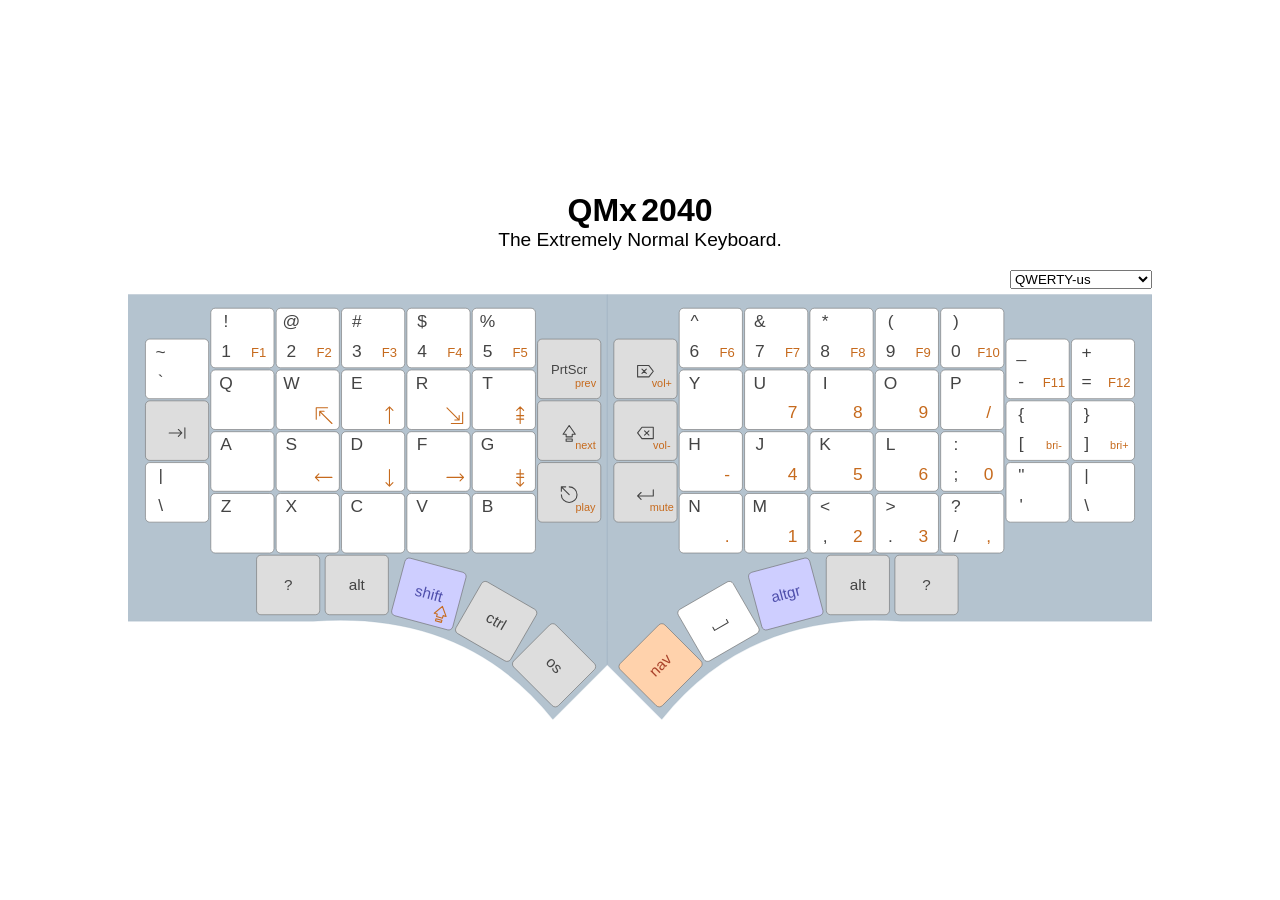
==== index.html @ 0ef9a22a "feat: web page" ====
<!DOCTYPE html>
<html>
  <head>
    <meta charset="utf-8"/>
    <title>QMx 2040</title>
    <meta name="viewport" content="width=device-width">
    <meta name="description" content="The Extremely Normal Keyboard. The natural evolution of the TypeMatrix 2020 and 2030 series.">
    <meta property="og:title"        content="QMx 2040">
    <meta property="og:type"         content="website">
    <meta property="og:url"          content="https://onedeadkey.github.io/qmx2040">
    <meta property="og:image"        content="https://onedeadkey.github.io/qmx2040/qmx2040.png">
    <meta property="og:image:type"   content="image/png">
    <meta property="og:image:width"  content="1200">
    <meta property="og:image:height" content="630">
    <meta property="og:description"  content="The Extremely Normal Keyboard. The natural evolution of the TypeMatrix 2020 and 2030 series.">
    <link type="image/svg+xml" rel="icon" href="favicon.svg" sizes="any">
    <style type="text/css">
      html {
        height: 100%;
        display: flex;
        align-items: center;
        justify-content: center;
      }
      body {
        margin: 1em auto;
        max-width: 64em;
        width: 100%;
        font-family: sans-serif;
      }
      header {
        text-align: center;
      }
      h1 {
        margin-bottom: 0;
      }
      h1 + p {
        margin-top: 0;
        font-size: 1.2em;
      }
      form {
        text-align: right;
      }
      svg {
        width: 100%;
      }
      nav {
        display: flex;
      }
      nav a {
        flex: 1;
        font-size: larger;
        color: #4493f8;
      }
    </style>
    <link type="text/css" rel="stylesheet" href="keeb.css">
    <script type="text/javascript" defer src="keeb.js"></script>
  </head>
  <body>
    <header>
      <h1>QMx 2040</h1>
      <p>The Extremely Normal Keyboard.</p>
      <form>
        <select onchange="setKeebLayout(this.value)">
          <option value="be">AZERTY-be</option>
          <option value="fr">AZERTY-fr</option>
          <option value="br">QWERTY-br</option>
          <option value="dk">QWERTY-dk</option>
          <option value="fr(lafayette)">QWERTY-fr</option>
          <option value="gr">QWERTY-gr</option>
          <option value="it">QWERTY-it</option>
          <option value="no">QWERTY-no</option>
          <option value="pt">QWERTY-pt</option>
          <option value="ru">QWERTY-ru</option>
          <option value="se">QWERTY-se</option>
          <option value="ua">QWERTY-ua</option>
          <option value="us" selected>QWERTY-us</option>
          <option value="ch">QWERTZ-ch</option>
          <option value="de">QWERTZ-de</option>
          <option disabled> - optimized layouts - </option>
          <option value="fr(bepo)">Bépo</option>
          <option value="us(colemak)">Colemak</option>
          <option value="us(dvorak)">Dvorak</option>
          <option value="fr(ergol)">Ergo‑L</option>
          <option value="us(workman)">Workman</option>
        </select>
      </form>

      <svg xmlns="http://www.w3.org/2000/svg" viewBox="45 -45 940 400">

        <g id="board">
          <path id="qmx-half" d="M-15-40 h500 v340 l-50,50 q-80-100 -220-90 H-15z"/>
          <use href="#qmx-half" transform="translate(970 0) scale(-1 1)"/>
        </g>

        <defs>
          <path class="symbol" transform="scale(0.4) translate(-24, -30)" id="glyph_backspace" d="M22,19l10,10 M22,29l10-10 M6,24l10,13h26v-26h-26z"/>
          <path class="symbol" transform="scale(0.4) translate(-24, -30)" id="glyph_delete"    d="M16,19l10,10 M16,29l10-10 M42,24l-10,13h-26v-26h26z"/>
          <path class="symbol" transform="scale(0.4) translate(-24, -30)" id="glyph_return"    d="M42,13V27H6 m8-8l-8,8l8,8"/>
          <path class="symbol" transform="scale(0.4) translate(-24, -30)" id="glyph_space"     d="M42,24V32H6V24"/>
          <path class="symbol" transform="scale(0.4) translate(-24, -30)" id="glyph_escape"    d="M24,24l-18-18 m0,10v-10h10 M24,6A18,18,0,1,1,6,24"/>
          <path class="symbol" transform="scale(0.4) translate(-24, -30)" id="glyph_up"        d="M24,42v-36 m-8,6l8-8l8,8"/>
          <path class="symbol" transform="scale(0.4) translate(-24, -30)" id="glyph_down"      d="M24,6v36 m-8,-6l8,8l8-8"/>
          <path class="symbol" transform="scale(0.4) translate(-24, -30)" id="glyph_pgup"      d="M16,32h16 M16,24h16 M24,42v-36 m-8,6l8-8l8,8"/>
          <path class="symbol" transform="scale(0.4) translate(-24, -30)" id="glyph_pgdown"    d="M16,16h16 M16,24h16 M24,6v36 m-8,-6l8,8l8-8"/>
          <path class="symbol" transform="scale(0.4) translate(-24, -30)" id="glyph_left"      d="M42,24h-36 m6-8l-8,8l8,8"/>
          <path class="symbol" transform="scale(0.4) translate(-24, -30)" id="glyph_right"     d="M6,24h36 m-6-8l8,8l-8,8"/>
          <path class="symbol" transform="scale(0.4) translate(-24, -30)" id="glyph_tab"       d="M6,24h27 m-6-8l8,8l-8,8 M42,12V36"/>
          <path class="symbol" transform="scale(0.4) translate(-24, -30)" id="glyph_btab"      d="M42,24h-27 m6-8l-8,8l8,8 M6,12V36"/>
          <path class="symbol" transform="scale(0.4) translate(-24, -30)" id="glyph_home"      d="M42,42l-28-28 m0,10v-10h10 m8-8h-26v26"/>
          <path class="symbol" transform="scale(0.4) translate(-24, -30)" id="glyph_end"       d="M6,6l28,28 m0-10v10h-10 m-8,8h26v-26"/>
          <path class="symbol" transform="scale(0.4) translate(-24, -30)" id="glyph_prev"      d="M24,6A18,18,0,1,1,24,42A18,18,0,1,1,24,6 M26,16l-8,8l8,8"/>
          <path class="symbol" transform="scale(0.4) translate(-24, -30)" id="glyph_next"      d="M24,6A18,18,0,1,1,24,42A18,18,0,1,1,24,6 M22,16l8,8l-8,8"/>
          <path class="symbol" transform="scale(0.4) translate(-24, -30)" id="glyph_shift"     d="M23,7l14,20h-7v16h-14v-16h-7l14,-20"/>
          <path class="symbol" transform="scale(0.4) translate(-24, -30)" id="glyph_caps"      d="M24,7l14,20h-7v6h-14v-6h-7l14,-20 M31,38v5h-14v-5z"/>

          <!-- easy mode (no dual keys) -->
          <g class="leftThumb" id="leftThumb-ez">
            <g class="tucked3 thumb">
              <g class="specialKey">
                <rect class="colorMod"/>
                <text class="colorMod level0">?</text>
              </g>
              <g class="tucked2 thumb">
                <g class="specialKey">
                  <rect class="colorMod"/>
                  <text class="colorMod level0">alt</text>
                </g>
                <g class="tucked1 thumb">
                  <g class="specialKey">
                    <rect class="colorSym"/>
                    <text class="level0 colorSym">shift</text>
                    <use  class="layerNav" href="#glyph_caps"/>
                  </g>
                  <g class="comfy thumb">
                    <g class="specialKey">
                      <rect class="colorMod"/>
                      <text class="colorMod level0">ctrl</text>
                    </g>
                    <g class="reachy thumb">
                      <g class="specialKey">
                        <rect class="colorMod"/>
                        <text class="colorMod level0">os</text>
                      </g>
                    </g>
                  </g>
                </g>
              </g>
            </g>
          </g>
          <g class="rightThumb" id="rightThumb-ez">
            <g class="tucked3 thumb">
              <g class="specialKey">
                <rect class="colorMod"/>
                <text class="colorMod level0">?</text>
              </g>
              <g class="tucked2 thumb">
                <g class="specialKey">
                  <rect class="colorMod"/>
                  <text class="colorMod level0">alt</text>
                </g>
                <g class="tucked1 thumb">
                  <g class="specialKey showSym">
                    <rect class="colorSym"/>
                    <text class="level0 colorSym">altgr</text>
                  </g>
                  <g class="comfy thumb">
                    <g class="specialKey">
                      <rect/>
                      <use  class="level0" href="#glyph_space"/>
                    </g>
                    <g class="reachy thumb">
                      <g class="specialKey">
                        <rect class="colorNav"/>
                        <text class="colorNav level0">nav</text>
                      </g>
                    </g>
                  </g>
                </g>
              </g>
            </g>
          </g>

          <!-- thumb-taps -->
          <g class="leftThumb" id="leftThumb-tt">
            <g class="tucked3 thumb">
              <g class="specialKey">
                <rect class="colorMod"/>
                <text class="colorMod level0">?</text>
              </g>
              <g class="tucked2 thumb">
                <g class="specialKey">
                  <rect class="colorMod"/>
                  <text class="colorMod level0">?</text>
                </g>
                <g class="tucked1 thumb">
                  <g class="specialKey">
                    <rect/>
                    <rect class="colorSym sticky"/>
                    <text class="colorSym sticky pc">shift</text>
                    <use  class="layerNav" href="#glyph_caps"/>
                  </g>
                  <g class="comfy thumb">
                    <g class="key">
                      <rect/>
                      <rect class="holdTap colorMod"/>
                      <text class="level1  colorMod pc">ctrl</text>
                      <use  class="level2"   href="#glyph_backspace"/>
                      <use  class="layerNav" href="#glyph_delete"/>
                    </g>
                    <g class="reachy thumb">
                      <g class="key">
                        <rect/>
                        <rect class="holdTap colorMod"/>
                        <text class="level1  colorMod pc">os</text>
                        <use  class="level2"   href="#glyph_tab"/>
                        <use  class="layerNav" href="#glyph_btab"/>
                      </g>
                    </g>
                  </g>
                </g>
              </g>
            </g>
          </g>
          <g class="rightThumb" id="rightThumb-tt">
            <g class="tucked3 thumb">
              <g class="specialKey">
                <rect class="colorMod"/>
                <text class="colorMod level0">?</text>
              </g>
              <g class="tucked2 thumb">
                <g class="specialKey">
                  <rect class="colorMod"/>
                  <text class="colorMod level0">?</text>
                </g>
                <g class="tucked1 thumb">
                  <g class="specialKey showSym">
                    <rect/>
                    <rect class="colorSym sticky"/>
                    <text class="colorSym sticky pc">altgr</text>
                  </g>
                  <g class="comfy thumb">
                    <g class="key">
                      <rect/>
                      <rect class="holdTap borderNav tap-pref"/>
                      <text class="level1  borderNav pc">nav</text>
                      <use  class="level2" href="#glyph_space"/>
                    </g>
                    <g class="reachy thumb">
                      <g class="key">
                        <rect/>
                        <rect class="holdTap colorMod"/>
                        <text class="level1  colorMod pc">alt</text>
                        <use  class="level2"   href="#glyph_return"/>
                        <use  class="layerNav" href="#glyph_escape"/>
                      </g>
                    </g>
                  </g>
                </g>
              </g>
            </g>
          </g>

          <!-- homerow-mods -->
          <g class="leftThumb" id="leftThumb-hrm">
            <g class="tucked3 thumb">
              <g class="specialKey">
                <rect class="colorMod"/>
                <text class="colorMod level0">?</text>
              </g>
              <g class="tucked2 thumb">
                <g class="specialKey">
                  <rect class="colorMod"/>
                  <text class="colorMod level0">?</text>
                </g>
                <g class="tucked1 thumb">
                  <g class="specialKey">
                    <rect/>
                    <rect class="colorSym sticky"/>
                    <text class="colorSym sticky pc">shift</text>
                    <use  class="layerNav" href="#glyph_caps"/>
                  </g>
                  <g class="comfy thumb">
                    <g class="key">
                      <rect/>
                      <rect class="holdTap colorNav"/>
                      <text class="level1  colorNav pc">nav</text>
                      <use  class="level2"   href="#glyph_backspace"/>
                      <use  class="layerNav" href="#glyph_delete"/>
                    </g>
                    <g class="reachy thumb">
                      <g class="key">
                        <rect/>
                        <use  class="level2"   href="#glyph_tab"/>
                        <use  class="layerNav" href="#glyph_btab"/>
                      </g>
                    </g>
                  </g>
                </g>
              </g>
            </g>
          </g>
          <g class="rightThumb" id="rightThumb-hrm">
            <g class="tucked3 thumb">
              <g class="specialKey">
                <rect class="colorMod"/>
                <text class="colorMod level0">?</text>
              </g>
              <g class="tucked2 thumb">
                <g class="specialKey">
                  <rect class="colorMod"/>
                  <text class="colorMod level0">?</text>
                </g>
                <g class="tucked1 thumb">
                  <g class="specialKey showSym">
                    <rect/>
                    <rect class="colorSym sticky"/>
                    <text class="colorSym sticky pc">altgr</text>
                  </g>
                  <g class="comfy thumb">
                    <g class="key">
                      <rect/>
                      <rect class="holdTap borderNav tap-pref"/>
                      <text class="level1  borderNav pc">nav</text>
                      <use  class="level2" href="#glyph_space"/>
                    </g>
                    <g class="reachy thumb">
                      <g class="key">
                        <rect/>
                        <use  class="level2"   href="#glyph_return"/>
                        <use  class="layerNav" href="#glyph_escape"/>
                      </g>
                    </g>
                  </g>
                </g>
              </g>
            </g>
          </g>
        </defs>

        <g id="left">
          <g class="outer matrix">
            <g class="col">
              <g id="Backquote" class="key num">
                <rect/>
                <text class="level1"/>
                <text class="level2"/>
              </g>
              <g class="specialKey top">
                <rect class="colorSpc"/>
                <use class="level0" href="#glyph_tab"/>
              </g>
              <g id="IntlBackslash" class="key home">
                <rect/>
                <text class="level1"/>
                <text class="level2"/>
              </g>
            </g>

            <g class="pinky matrix">
              <g class="col">
                <g id="Digit1" class="key num">
                  <rect/>
                  <text class="level1"/>
                  <text class="level2"/>
                  <text class="layerNav pc">F1</text>
                </g>
                <g id="KeyQ" class="key top">
                  <rect/>
                  <text class="level1"/>
                  <text class="level2"/>
                  <text class="layerNav"></text>
                </g>
                <g id="KeyA" class="key home">
                  <rect/>
                  <text class="level1"/>
                  <text class="level2"/>
                  <text class="layerNav shortcut"></text>
                </g>
                <g id="KeyZ" class="key bottom">
                  <rect/>
                  <text class="level1"/>
                  <text class="level2"/>
                  <text class="layerNav shortcut"></text>
                </g>
              </g>

              <g class="ring matrix">
                <g class="col">
                  <g id="Digit2" class="key num">
                    <rect/>
                    <text class="level1"/>
                    <text class="level2"/>
                    <text class="layerNav pc">F2</text>
                  </g>
                  <g id="KeyW" class="key top">
                    <rect/>
                    <text class="level1"/>
                    <text class="level2"/>
                    <use  class="layerNav" href="#glyph_home"/>
                  </g>
                  <g id="KeyS" class="key home dual">
                    <rect/>
                    <rect class="holdTap borderMod tap-pref"/>
                    <text class="level1  borderMod mac">⌥</text>
                    <text class="level1  borderMod pc">os</text>
                    <text class="level1"/>
                    <text class="level2"/>
                    <use  class="layerNav" href="#glyph_left"/>
                  </g>
                  <g id="KeyX" class="key bottom">
                    <rect/>
                    <text class="level1"/>
                    <text class="level2"/>
                    <text class="layerNav shortcut"></text>
                  </g>
                </g>

                <g class="middle matrix">
                  <g class="col">
                    <g id="Digit3" class="key num">
                      <rect/>
                      <text class="level1"/>
                      <text class="level2"/>
                      <text class="layerNav pc">F3</text>
                    </g>
                    <g id="KeyE" class="key top">
                      <rect/>
                      <text class="level1"/>
                      <text class="level2"/>
                      <use  class="layerNav" href="#glyph_up"/>
                    </g>
                    <g id="KeyD" class="key home dual">
                      <rect/>
                      <rect class="holdTap borderMod tap-pref"/>
                      <text class="level1  borderMod mac">⌘</text>
                      <text class="level1  borderMod pc">ctrl</text>
                      <text class="level1"/>
                      <text class="level2"/>
                      <use  class="layerNav" href="#glyph_down"/>
                    </g>
                    <g id="KeyC" class="key bottom">
                      <rect/>
                      <text class="level1"/>
                      <text class="level2"/>
                      <text class="layerNav shortcut"></text>
                    </g>
                  </g>

                  <g class="index matrix">
                    <g class="col">
                      <g id="Digit4" class="key num">
                        <rect/>
                        <text class="level1"/>
                        <text class="level2"/>
                        <text class="layerNav pc">F4</text>
                      </g>
                      <g id="KeyR" class="key top">
                        <rect/>
                        <text class="level1"/>
                        <text class="level2"/>
                        <use  class="layerNav" href="#glyph_end"/>
                      </g>
                      <g id="KeyF" class="key home dual">
                        <rect/>
                        <rect class="holdTap borderMod tap-pref"/>
                        <text class="level1  borderMod mac">⌃</text>
                        <text class="level1  borderMod pc">alt</text>
                        <text class="level1"/>
                        <text class="level2"/>
                        <use  class="layerNav" href="#glyph_right"/>
                      </g>
                      <g id="KeyV" class="key bottom">
                        <rect/>
                        <text class="level1"/>
                        <text class="level2"/>
                        <text class="layerNav shortcut"></text>
                      </g>
                    </g>

                    <use class="thumbCluster"/>

                    <g class="inner matrix">
                      <g class="col">
                        <g id="Digit5" class="key num">
                          <rect/>
                          <text class="level1"/>
                          <text class="level2"/>
                          <text class="layerNav pc">F5</text>
                        </g>
                        <g id="KeyT" class="key top">
                          <rect/>
                          <text class="level1"/>
                          <text class="level2"/>
                          <use  class="layerNav" href="#glyph_pgup"/>
                        </g>
                        <g id="KeyG" class="key home">
                          <rect/>
                          <text class="level1"/>
                          <text class="level2"/>
                          <use  class="layerNav" href="#glyph_pgdown"/>
                        </g>
                        <g id="KeyB" class="key bottom">
                          <rect/>
                          <text class="level1"/>
                          <text class="level2"/>
                          <text class="layerNav shortcut"></text>
                        </g>
                      </g>

                      <g class="tmx matrix">
                        <g class="col">
                          <g class="specialKey top">
                            <rect class="colorSpc"/>
                            <text class="level0 pc">PrtScr</text>
                            <text class="layerNav shortcut">prev</text>
                          </g>
                          <g class="specialKey home">
                            <rect class="colorSpc"/>
                            <use class="level0" href="#glyph_caps"/>
                            <text class="layerNav shortcut">next</text>
                          </g>
                          <g class="specialKey bottom">
                            <rect class="colorSpc"/>
                            <use class="level0" href="#glyph_escape"/>
                            <text class="layerNav shortcut">play</text>
                          </g>
                        </g>
                      </g>
                    </g>
                  </g>
                </g>
              </g>
            </g>
          </g>
        </g>

        <g id="right">
          <g class="extra matrix">
            <g class="col">
              <g id="Equal" class="key num">
                <rect/>
                <text class="level1"/>
                <text class="level2"/>
                <text class="layerNav pc">F12</text>
              </g>
              <g id="BracketRight" class="key top">
                <rect/>
                <text class="level1"/>
                <text class="level2"/>
                <text class="layerNav shortcut">bri+</text>
              </g>
              <g id="Backslash" class="key home">
                <rect/>
                <text class="level1"/>
                <text class="level2"/>
              </g>

              <g class="outer matrix">
                <g class="col">
                  <g id="Minus" class="key num">
                    <rect/>
                    <text class="level1"/>
                    <text class="level2"/>
                    <text class="layerNav pc">F11</text>
                  </g>
                  <g id="BracketLeft" class="key top">
                    <rect/>
                    <text class="level1"/>
                    <text class="level2"/>
                    <text class="layerNav shortcut">bri-</text>
                  </g>
                  <g id="Quote" class="key home">
                    <rect/>
                    <text class="level1"/>
                    <text class="level2"/>
                  </g>
                </g>

                <g class="pinky matrix">
                  <g class="col">
                    <g id="Digit0" class="key num">
                      <rect/>
                      <text class="level1"/>
                      <text class="level2"/>
                      <text class="layerNav pc">F10</text>
                    </g>
                    <g id="KeyP" class="key top">
                      <rect/>
                      <text class="level1"/>
                      <text class="level2"/>
                      <text class="layerNav">/</text>
                    </g>
                    <g id="Semicolon" class="key home">
                      <rect/>
                      <text class="level1"/>
                      <text class="level2"/>
                      <text class="layerNav">0</text>
                    </g>
                    <g id="Slash" class="key bottom">
                      <rect/>
                      <text class="level1"/>
                      <text class="level2"/>
                      <text class="layerNav">,</text>
                    </g>
                  </g>

                  <g class="ring matrix">
                    <g class="col">
                      <g id="Digit9" class="key num">
                        <rect/>
                        <text class="level1"/>
                        <text class="level2"/>
                        <text class="layerNav pc">F9</text>
                      </g>
                      <g id="KeyO" class="key top">
                        <rect/>
                        <text class="level1"/>
                        <text class="level2"/>
                        <text class="layerNav">9</text>
                      </g>
                      <g id="KeyL" class="key home dual">
                        <rect/>
                        <rect class="holdTap borderMod tap-pref"/>
                        <text class="level1  borderMod mac">⌥</text>
                        <text class="level1  borderMod pc">os</text>
                        <text class="level2"/>
                        <text class="layerNav">6</text>
                      </g>
                      <g id="Period" class="key bottom">
                        <rect/>
                        <text class="level1"/>
                        <text class="level2"/>
                        <text class="layerNav">3</text>
                      </g>
                    </g>

                    <g class="middle matrix">
                      <g class="col">
                        <g id="Digit8" class="key num">
                          <rect/>
                          <text class="level1"/>
                          <text class="level2"/>
                          <text class="layerNav pc">F8</text>
                        </g>
                        <g id="KeyI" class="key top">
                          <rect/>
                          <text class="level1"/>
                          <text class="level2"/>
                          <text class="layerNav">8</text>
                        </g>
                        <g id="KeyK" class="key home dual">
                          <rect/>
                          <rect class="holdTap borderMod tap-pref"/>
                          <text class="level1  borderMod mac">⌘</text>
                          <text class="level1  borderMod pc">ctrl</text>
                          <text class="level1"/>
                          <text class="level2"/>
                          <text class="layerNav">5</text>
                        </g>
                        <g id="Comma" class="key bottom">
                          <rect/>
                          <text class="level1"/>
                          <text class="level2"/>
                          <text class="layerNav">2</text>
                        </g>
                      </g>

                      <g class="index matrix">
                        <g class="col">
                          <g id="Digit7" class="key num">
                            <rect/>
                            <text class="level1"/>
                            <text class="level2"/>
                            <text class="layerNav pc">F7</text>
                          </g>
                          <g id="KeyU" class="key top">
                            <rect/>
                            <text class="level1"/>
                            <text class="level2"/>
                            <text class="layerNav">7</text>
                          </g>
                          <g id="KeyJ" class="key home dual">
                            <rect/>
                            <rect class="holdTap borderMod tap-pref"/>
                            <text class="level1  borderMod mac">⌃</text>
                            <text class="level1  borderMod pc">alt</text>
                            <text class="level1"/>
                            <text class="level2"/>
                            <text class="layerNav">4</text>
                          </g>
                          <g id="KeyM" class="key bottom">
                            <rect/>
                            <text class="level1"/>
                            <text class="level2"/>
                            <text class="layerNav">1</text>
                          </g>
                        </g>

                        <use class="thumbCluster"/>

                        <g class="inner matrix">
                          <g class="col">
                            <g id="Digit6" class="key num">
                              <rect/>
                              <text class="level1"/>
                              <text class="level2"/>
                              <text class="layerNav pc">F6</text>
                            </g>
                            <g id="KeyY" class="key top">
                              <rect/>
                              <text class="level1"/>
                              <text class="level2"/>
                            </g>
                            <g id="KeyH" class="key home">
                              <rect/>
                              <text class="level1"/>
                              <text class="level2"/>
                              <text class="layerNav">-</text>
                            </g>
                            <g id="KeyN" class="key bottom">
                              <rect/>
                              <text class="level1"/>
                              <text class="level2"/>
                              <text class="layerNav">.</text>
                            </g>
                          </g>

                          <g class="tmx matrix">
                            <g class="col">
                              <g class="specialKey top">
                                <rect class="colorSpc"/>
                                <use class="level0" href="#glyph_delete"/>
                                <text class="layerNav shortcut">vol+</text>
                              </g>
                              <g class="specialKey home">
                                <rect class="colorSpc"/>
                                <use class="level0" href="#glyph_backspace"/>
                                <text class="layerNav shortcut">vol-</text>
                              </g>
                              <g class="specialKey bottom">
                                <rect class="colorSpc"/>
                                <use class="level0" href="#glyph_return"/>
                                <text class="layerNav shortcut">mute</text>
                              </g>
                            </g>
                          </g>
                        </g>
                      </g>
                    </g>
                  </g>
                </g>
              </g>
            </g>
          </g>
        </g>

      </svg>
    </header>

  </body>
</html>
---- keeb.css ----
/* color theme */
:root {
  color-scheme: light dark;
}
rect {
  fill: #fff;
  stroke: #999;
}
text {
  fill: #444;
  font: normal 11px sans-serif;
  text-align: center;
  text-anchor: middle;
}
.dualKey {
  fill: #ddd;
}
#board use,
#board path {
  fill:   #7889a2;
  stroke: #7889a280;
  fill:   #78a289;
  stroke: #78a28980;
  fill:   rgba(130, 156, 175, 0.60);
  stroke: rgba(130, 156, 175, 0.20);
  stroke-width: 1.0px;
  stroke-linecap: round;
  stroke-linejoin: round;
}
@media (prefers-color-scheme: dark) {
  /* TODO */
}

.col1 rect,
.col2 rect,
.col3 rect,
.col4 rect,
.col5 rect,
.col6 rect {
  stroke-width: 0.6px !important;
}


/*****************************************************************************
 * Keyboard Geometry
******************************************************************************/

/* XXX magic numbers */
#left  .matrix { transform-origin: -8px 56px; }
#right .matrix { transform-origin: 67px 56px; }
.leftThumb  .thumb { transform-origin: -14px -62px; }
.rightThumb .thumb { transform-origin:  74px -62px; }

#left  .matrix { transform-origin:  0px   56px; }
#left  .thumb  { transform-origin: -14px -62px; }
#right .matrix { transform-origin:  70px  56px; }
#right .thumb  { transform-origin:  74px -62px; }

/* keyboard geometry (XXX magic numbers) */
#right { transform: translate(970px, 0px); }

/* XXX dirty WebKit fixes */
@supports (-webkit-hyphens: none) {
  .none  #right,
  .ortho #right  { transform: translate(772px, 0px); }
}

.board {
  fill:   rgba(130, 156, 175, 0.40);
  stroke: rgba(130, 156, 175, 0.10);
  stroke-width: 1px;
  stroke-linecap: round;
  stroke-linejoin: round;
  display: none;
}
.keycaps {
  stroke: navy;
  stroke-width: 0.5px;
  stroke-dasharray: 1 2;
  display: none !important;
}
.tap-pref {
  stroke-width: 1.2px;
}
text.sticky {
  transform: rotate(-90deg);
}


/*****************************************************************************
 * Labels: text, symbols
******************************************************************************/

text {
  font: normal 16px sans-serif;
  text-align: center;
  text-anchor: middle;
}
.specialKey text {
  font-size: 14px;
}
text.pc {
  font-size: 12px;
}
text.shortcut {
  font-size: 10px;
}

/* symbols */
use.level0,
use.level2,
use.layerSym,
use.layerNav,
use.layerVim {
  stroke-width: 2.5px;
  stroke-linecap: round;
  stroke-linejoin: round;
  fill: none;
}

.tt .holdTap, .tt .borderMod,
.ez .holdTap, .ez .borderMod { display: none; }


/*****************************************************************************
 * Color Theme
******************************************************************************/

:root {
  color-scheme: light dark;
  --board: rgba(130, 156, 175, 0.40);

  --key-bg: #fff;
  --key-fg: #666;
  --key-label: #444;
  --key-special: #ddd;

  /* Symbol layer */
  --layer-sym-fg: #4646ff;
  --shift-sym-fg: #4f4fac;
  --shift-sym-bg: #ceceff;

  /* Navigation layer */
  --layer-nav-fg: rgb(198, 106, 29);
  --shift-nav-fg: #aa422b;
  --shift-nav-bg: #ffd2ac;
}

@media (prefers-color-scheme: dark) { :root {
  --key-bg: #333;
  --key-fg: #333;
  --key-label: #aaa;
  --key-special: #555;

  /* Symbol layer */
  --layer-sym-fg: #99f;
  --shift-sym-fg: #11a;
  --shift-sym-bg: #66b;

  /* Navigation layer */
  --layer-nav-fg: #e94;
  --shift-nav-fg: #832;
  --shift-nav-bg: #a75;
}}

rect {
  fill:   var(--key-bg);
  stroke: var(--key-fg);
  stroke-width: .5px;
  /* opacity: 0.7; */
}

rect.specialKey,
rect.colorSpc,
.col6 rect { fill: var(--key-special); }
text       { fill: var(--key-label); }
use.level0,
use.level2 { stroke: var(--key-label); }

/* Modifier keys */
rect.borderMod,
use.layerMod { stroke: var(--key-label); }
text.colorMod  { fill: var(--key-label); }
rect.colorMod  { fill: var(--key-special); }

/* Symbol layer */
rect.borderSym,
use.layerSym { stroke: var(--layer-sym-fg); }
text.borderSym,
text.layerSym  { fill: var(--layer-sym-fg); }
text.colorSym  { fill: var(--shift-sym-fg); }
rect.colorSym  { fill: var(--shift-sym-bg); }

/* Navigation layers (NavNum, VimNav) */
rect.borderNav,
use.layerNav { stroke: var(--layer-nav-fg); }
text.borderNav,
text.layerNav  { fill: var(--layer-nav-fg); }
text.colorNav  { fill: var(--shift-nav-fg); }
rect.colorNav  { fill: var(--shift-nav-bg); }

@media (prefers-color-scheme: dark) {
  .specialKey text.layerSym  { fill: #00f; }
  .specialKey use.layerSym { stroke: #00f; }
}
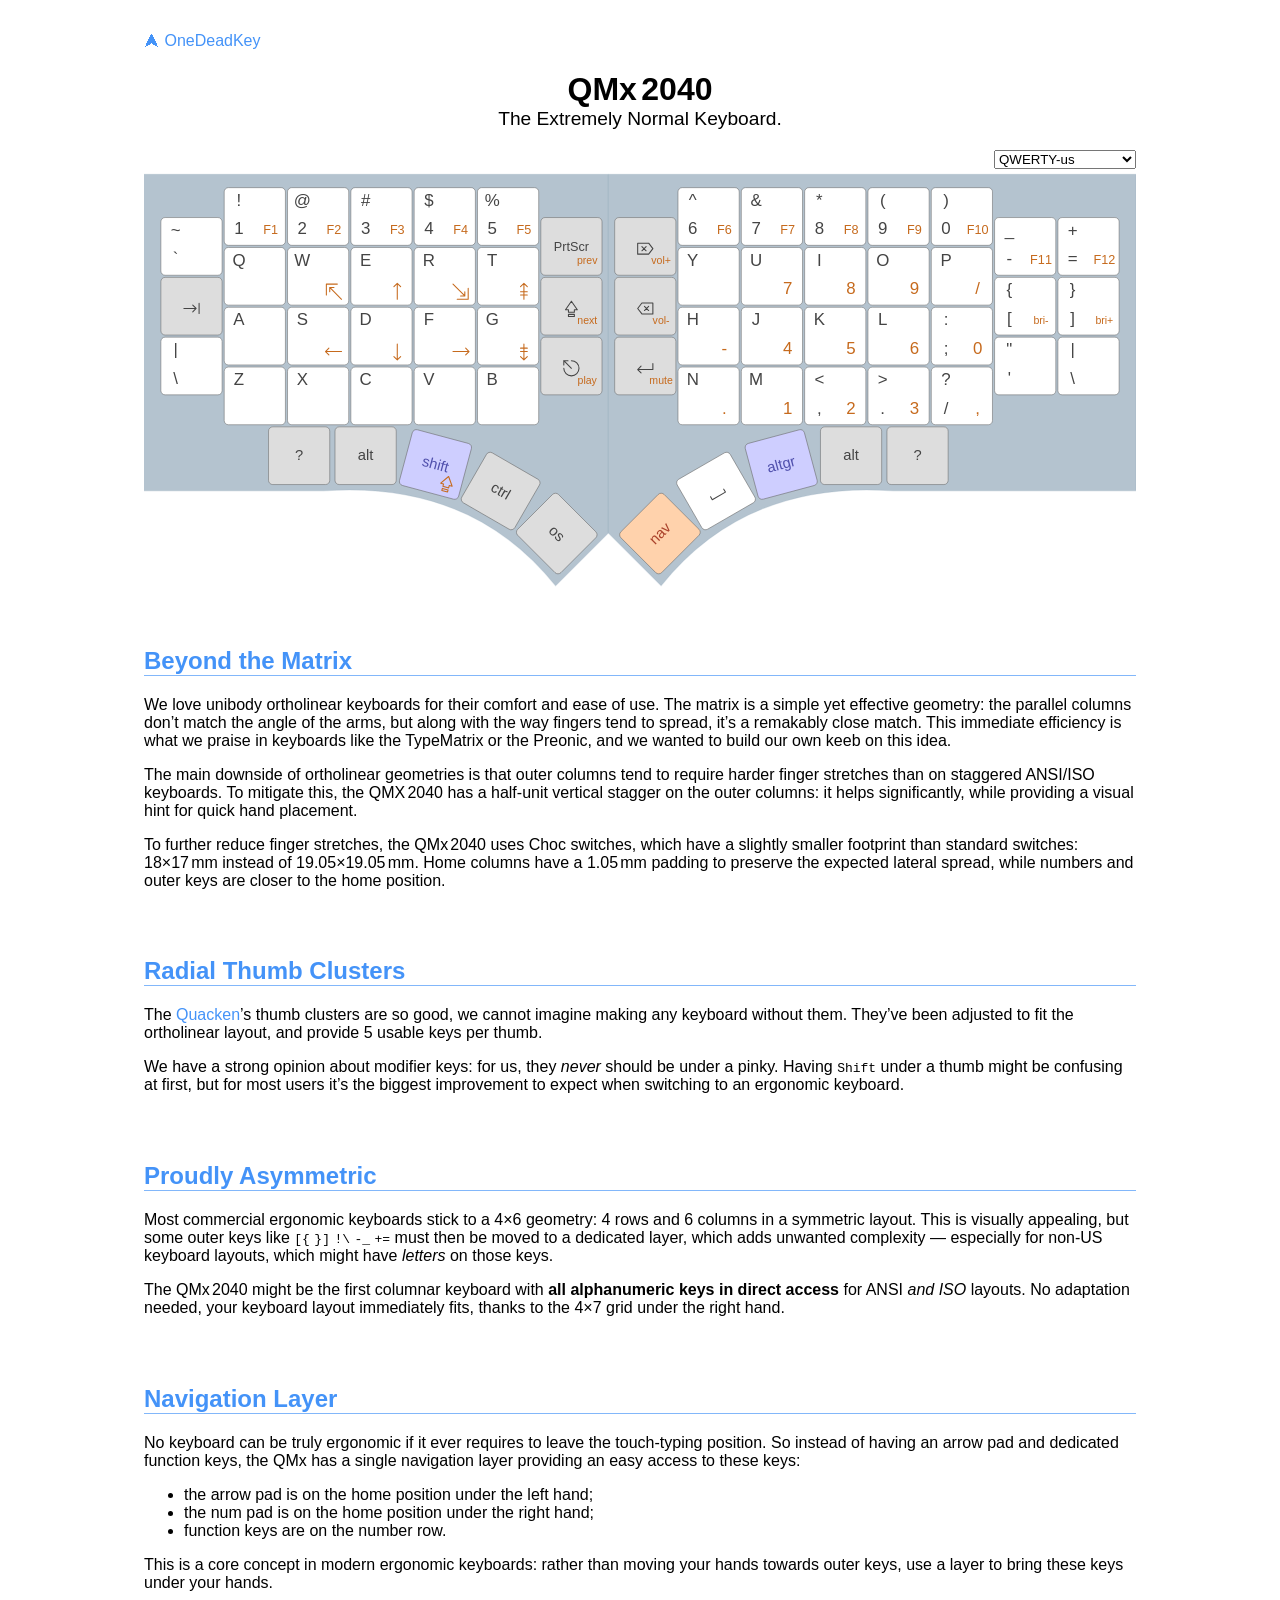
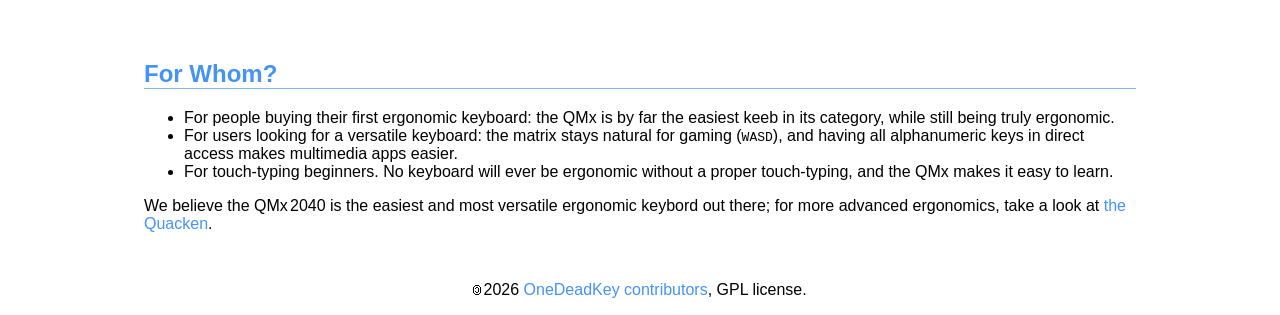
==== commit 1c9d3bd7: "feat: text content" ====
--- a/index.html
+++ b/index.html
@@ -14,49 +14,14 @@
     <meta property="og:image:height" content="630">
     <meta property="og:description"  content="The Extremely Normal Keyboard. The natural evolution of the TypeMatrix 2020 and 2030 series.">
     <link type="image/svg+xml" rel="icon" href="favicon.svg" sizes="any">
-    <style type="text/css">
-      html {
-        height: 100%;
-        display: flex;
-        align-items: center;
-        justify-content: center;
-      }
-      body {
-        margin: 1em auto;
-        max-width: 64em;
-        width: 100%;
-        font-family: sans-serif;
-      }
-      header {
-        text-align: center;
-      }
-      h1 {
-        margin-bottom: 0;
-      }
-      h1 + p {
-        margin-top: 0;
-        font-size: 1.2em;
-      }
-      form {
-        text-align: right;
-      }
-      svg {
-        width: 100%;
-      }
-      nav {
-        display: flex;
-      }
-      nav a {
-        flex: 1;
-        font-size: larger;
-        color: #4493f8;
-      }
-    </style>
+    <link type="text/css" rel="stylesheet" href="style.css">
     <link type="text/css" rel="stylesheet" href="keeb.css">
     <script type="text/javascript" defer src="keeb.js"></script>
   </head>
   <body>
+
     <header>
+      <nav><a href="https://onedeadkey.github.io">⮝ OneDeadKey</a></nav>
       <h1>QMx 2040</h1>
       <p>The Extremely Normal Keyboard.</p>
       <form>
@@ -757,5 +722,79 @@
       </svg>
     </header>
 
+    <section>
+      <h2 id="beyond-the-matrix">Beyond the Matrix</h2>
+      <p> We love unibody ortholinear keyboards for their comfort and ease of use. The matrix is a
+        simple yet effective geometry: the parallel columns don’t match the angle of the arms, but
+        along with the way fingers tend to spread, it’s a remakably close match. This immediate
+        efficiency is what we praise in keyboards like the TypeMatrix or the Preonic, and we wanted
+        to build our own keeb on this idea. </p>
+      <p> The main downside of ortholinear geometries is that outer columns tend to require harder
+        finger stretches than on staggered ANSI/ISO keyboards. To mitigate this, the QMX 2040 has a
+        half-unit vertical stagger on the outer columns: it helps significantly, while providing a
+        visual hint for quick hand placement. </p>
+      <p> To further reduce finger stretches, the QMx 2040 uses Choc switches, which have a slightly
+        smaller footprint than standard switches: 18×17 mm instead of 19.05×19.05 mm. Home columns
+        have a 1.05 mm padding to preserve the expected lateral spread, while numbers and outer keys
+        are closer to the home position. </p>
+    </section>
+
+    <section>
+      <h2 id="radial-thumb-clusters">Radial Thumb Clusters</h2>
+      <p></p>
+      <p> The <a href="https://onedeadkey.github.io/quacken">Quacken</a>’s thumb clusters are so
+        good, we cannot imagine making any keyboard without them. They’ve been adjusted to fit the
+        ortholinear layout, and provide 5 usable keys per thumb. </p>
+      <p> We have a strong opinion about modifier keys: for us, they <em>never</em> should be under
+        a pinky. Having <kbd>Shift</kbd> under a thumb might be confusing at first, but for most
+        users it’s the biggest improvement to expect when switching to an ergonomic keyboard. </p>
+    </section>
+
+    <section>
+      <h2 id="proudly-asymmetric">Proudly Asymmetric</h2>
+      <p> Most commercial ergonomic keyboards stick to a 4×6 geometry: 4 rows and 6 columns in a
+        symmetric layout. This is visually appealing, but some outer keys like <kbd>[{</kbd>
+        <kbd>}]</kbd> <kbd>!\</kbd> <kbd>-_</kbd> <kbd>+=</kbd> must then be moved to a dedicated
+        layer, which adds unwanted complexity — especially for non-US keyboard layouts, which might
+        have <em>letters</em> on those keys. </p>
+      <p> The QMx 2040 might be the first columnar keyboard with <strong>all alphanumeric keys in
+        direct access</strong> for ANSI <em>and ISO</em> layouts. No adaptation needed, your
+        keyboard layout immediately fits, thanks to the 4×7 grid under the right hand. </p>
+    </section>
+
+    <section>
+      <h2 id="navigation-layer">Navigation Layer</h2>
+      <p> No keyboard can be truly ergonomic if it ever requires to leave the touch-typing position.
+        So instead of having an arrow pad and dedicated function keys, the QMx has a single
+        navigation layer providing an easy access to these keys: </p>
+      <ul>
+        <li> the arrow pad is on the home position under the left hand; </li>
+        <li> the num pad is on the home position under the right hand; </li>
+        <li> function keys are on the number row. </li>
+      </ul>
+      <p> This is a core concept in modern ergonomic keyboards: rather than moving your hands
+        towards outer keys, use a layer to bring these keys under your hands. </p>
+    </section>
+
+    <section>
+      <h2 id="for-whom">For Whom?</h2>
+      <ul>
+        <li> For people buying their first ergonomic keyboard: the QMx is by far the easiest keeb in
+          its category, while still being truly ergonomic. </li>
+        <li> For users looking for a versatile keyboard: the matrix stays natural for gaming
+          (<kbd>W</kbd><kbd>A</kbd><kbd>S</kbd><kbd>D</kbd>), and having all alphanumeric keys in
+          direct access makes multimedia apps easier. </li>
+        <li> For touch-typing beginners. No keyboard will ever be ergonomic without a proper
+          touch-typing, and the QMx makes it easy to learn. </li>
+      </ul>
+      <p> We believe the QMx 2040 is the easiest and most versatile ergonomic keybord out there; for
+        more advanced ergonomics, take a look at <a href="https://onedeadkey.github.io/quacken">the
+        Quacken</a>. </p>
+    </section>
+
+    <footer>
+      🄯 2026 <a href="https://github.com/OneDeadKey/qmx2040">OneDeadKey contributors</a>, GPL license.
+    </footer>
+
   </body>
 </html>
--- a/style.css
+++ b/style.css
@@ -0,0 +1,84 @@
+/**
+ * ╭───────────────────────────────────────────────────────────────╮
+ * │                         Color Palette                         │
+ * ╰───────────────────────────────────────────────────────────────╯
+**/
+
+:root {
+  color-scheme: light dark;
+
+  /* <h2|a|code> and specific emphasis */
+  --bg-accent:        #b884;
+  --fg-accent-border: #4493f8aa;
+  --fg-accent:        #4493f8;
+
+  /* <kbd> and special inline content */
+  --bg-key:           #8884;
+  --fg-key-border:    #888;
+
+  /* flavor menu */
+  --bg-menu-head: rgba(130, 156, 175, 0.4);
+  --bg-menu-cell: rgba(130, 156, 175, 0.2);
+}
+
+
+/**
+ * ╭───────────────────────────────────────────────────────────────╮
+ * │                          Main Layout                          │
+ * ╰───────────────────────────────────────────────────────────────╯
+**/
+
+:root {
+  --main-padding: 12px;
+  --list-indent: 1.5em;
+}
+
+html {
+  height: 100%;
+}
+body {
+  margin: 1em auto;
+  max-width: 64em;
+  width: 100%;
+  font-family: sans-serif;
+}
+header, footer {
+  text-align: center;
+}
+header, footer, section {
+  padding: 1em;
+}
+
+h1 {
+  margin-bottom: 0;
+}
+h1 + p {
+  margin-top: 0;
+  font-size: 1.2em;
+}
+
+h2 {
+  color: var(--fg-accent);
+  border-bottom: 1px inset var(--fg-accent-border);
+}
+
+form {
+  text-align: right;
+}
+svg {
+  width: 100%;
+}
+
+nav {
+  text-align: left;
+}
+
+a[href] {
+  color: var(--fg-accent);
+  text-decoration: none;
+}
+
+a[href]:hover {
+  text-decoration: underline;
+}
+
